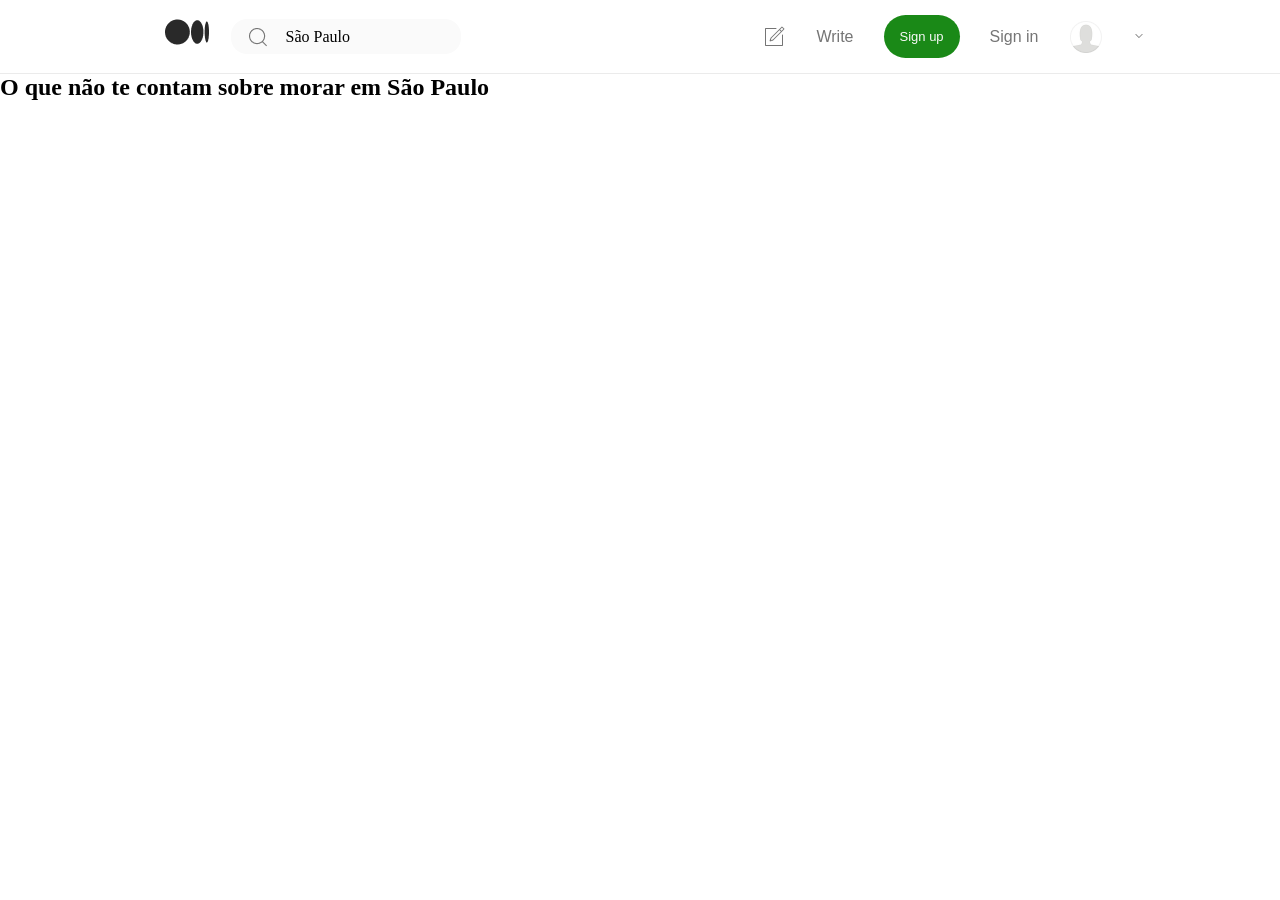
==== web 2/Noticias/index2.html @ 6302bda2 "first commit" ====
<!DOCTYPE html>
<html lang="pt-BR">

<head>
    <meta charset="UTF-8">
    <meta name="viewport" content="width=device-width, initial-scale=1.0">
    <link rel="stylesheet" href="style.css">
    <link rel="stylesheet" href="style2.css">
    <title>Noticia Completa</title>
</head>

<body>
    <header class="header">
        <div class="logo_box">
            <a class="logo" href="./header.html" target="_blank"><img src="./assets/logo.svg.png" alt=""></a>
            <div class="input">
                <img src="./assets/lupa.png" alt="">
                <p class="textInput">São Paulo</p>
            </div>
        </div>
        <nav class="nav">
            <ul class="menu">
                <a class="anotação" href="./header.html" target="_blank"><img src="./assets/lapix.png" alt=""></a>
                <li><a class="menuitem" href="#">Write</a></li>
                <button class="button" href="#">Sign up</button>
                <li><a class="menuitem" href="#">Sign in</a></li>
                <a class="usuario" href="./header.html" target="_blank"><img src="./assets/div.png" alt=""></a>
                <a class="seta" href="./header.html" target="_blank"><img src="./assets/SVG.png" alt=""></a>
            </ul>
        </nav>
    </header>
    <section class="Not">
        <div class="Infos">
            <h1 class="h1">O que não te contam sobre morar
                em São Paulo</h1>
        </div>
    </section>
</body>

</html>
---- web 2/Noticias/style.css ----
body {
    background-color: rgb(255, 255, 255);
    box-sizing: border-box;
}
* {
    padding: 0;
    margin: 0;
}
.header {
    display: flex;
    align-items: center;
    justify-content: space-around;
    padding: 15px 15px;
    width: 100%;
    border-bottom: 1px solid #EBEBEB;
}
.menu {
    display: flex;
    gap: 30px;
    list-style: none;
    align-items: center;
}
.menuitem {
    color: #757575;
    font-family: 'Rubik', sans-serif;
    text-decoration: none;
}
.nav {
    display: flex;
    align-items: center;
    gap: 40px;
}
.usuario {
    display: flex;
    justify-content: end;
}
input {
    border: none;
    background-color: #fafafa;
    border-radius: 15px;
    height: 32px;
    position: relative;
    padding-left: 50px;
}
.lupa {
    color: gray;
    position: absolute;
    top: 28px;
    left: 390px;
    width: 6px;
}
.logo_box {
    display: flex;
    align-items: flex-start;
    gap: 22px;
}
.button {
    align-items: center;
    padding: 14px 16px;
    border: 1px;
    background-color: #1A8917;
    color: #fafafa;
    font-family: 'inter', sans-serif;
    text-decoration: none;
    border-radius: 23px;
    font-weight: 400;
    font-size: 13px;
    cursor: pointer;
}
.anotação {
    display: flex;
    align-items: center;

}
.content {
    display: flex;
    align-items: center;
    flex-direction: column;
    justify-content: space-around;
    padding: 15px 15px;
    width: 100%;
}
.card {
    background: white;
    width: 100%;
    max-width: 800px;
    height: 300px;
    display: flex;
    justify-content: flex-start;
    align-items: flex-start;
    margin: 10% auto;
    border-top: 1px solid #dbdbdb;
    border-bottom: 1px solid #dbdbdb;
}
.author {
    display: flex;
    justify-content: flex-start;
    padding-right: 335px;
    padding-top: 15px;
    gap: 5px;

}
.title {
    display: flex;
    justify-content: flex-start;
    padding-top: 10px;
    font-family: 'Inter', sans-serif;
}
.bandeira {
    display: flex;
    justify-content: center;
    padding: 60px 0;
    width: 140px;
    height: 140px;
    align-self: center;
}
.informação {
    display: flex;
    justify-content: flex-start;
    padding-top: 15px;
    height: 125px;
    width: 450px;
    font-family: 'Source Serif 4', serif;
}
.rodapé {
    display: flex;
    align-items: center;
    justify-content: space-between;
    width: 98%;
}
.botao {
    display: flex;
    border: none;
    background-color: #e0dede;
    border-radius: 15px;
    padding: 5px 10px;
}
.l {
    list-style: none;
    display: flex;
    align-items: center;
    gap: 10px;
    font-family: 'Inter', sans-serif;
}
.minutos {
    color: #757575;

    font-size: 16px;
    font-weight: 400;
    line-height: 20px;
    letter-spacing: 0em;
    text-align: left;
}
.input{
    width: 200px;
    height: 35px;
    background-color: #FAFAFA;
    border-radius: 16px;
    display: flex;
    gap: 15px;
    align-items: center;
    padding: 0 15px;
}
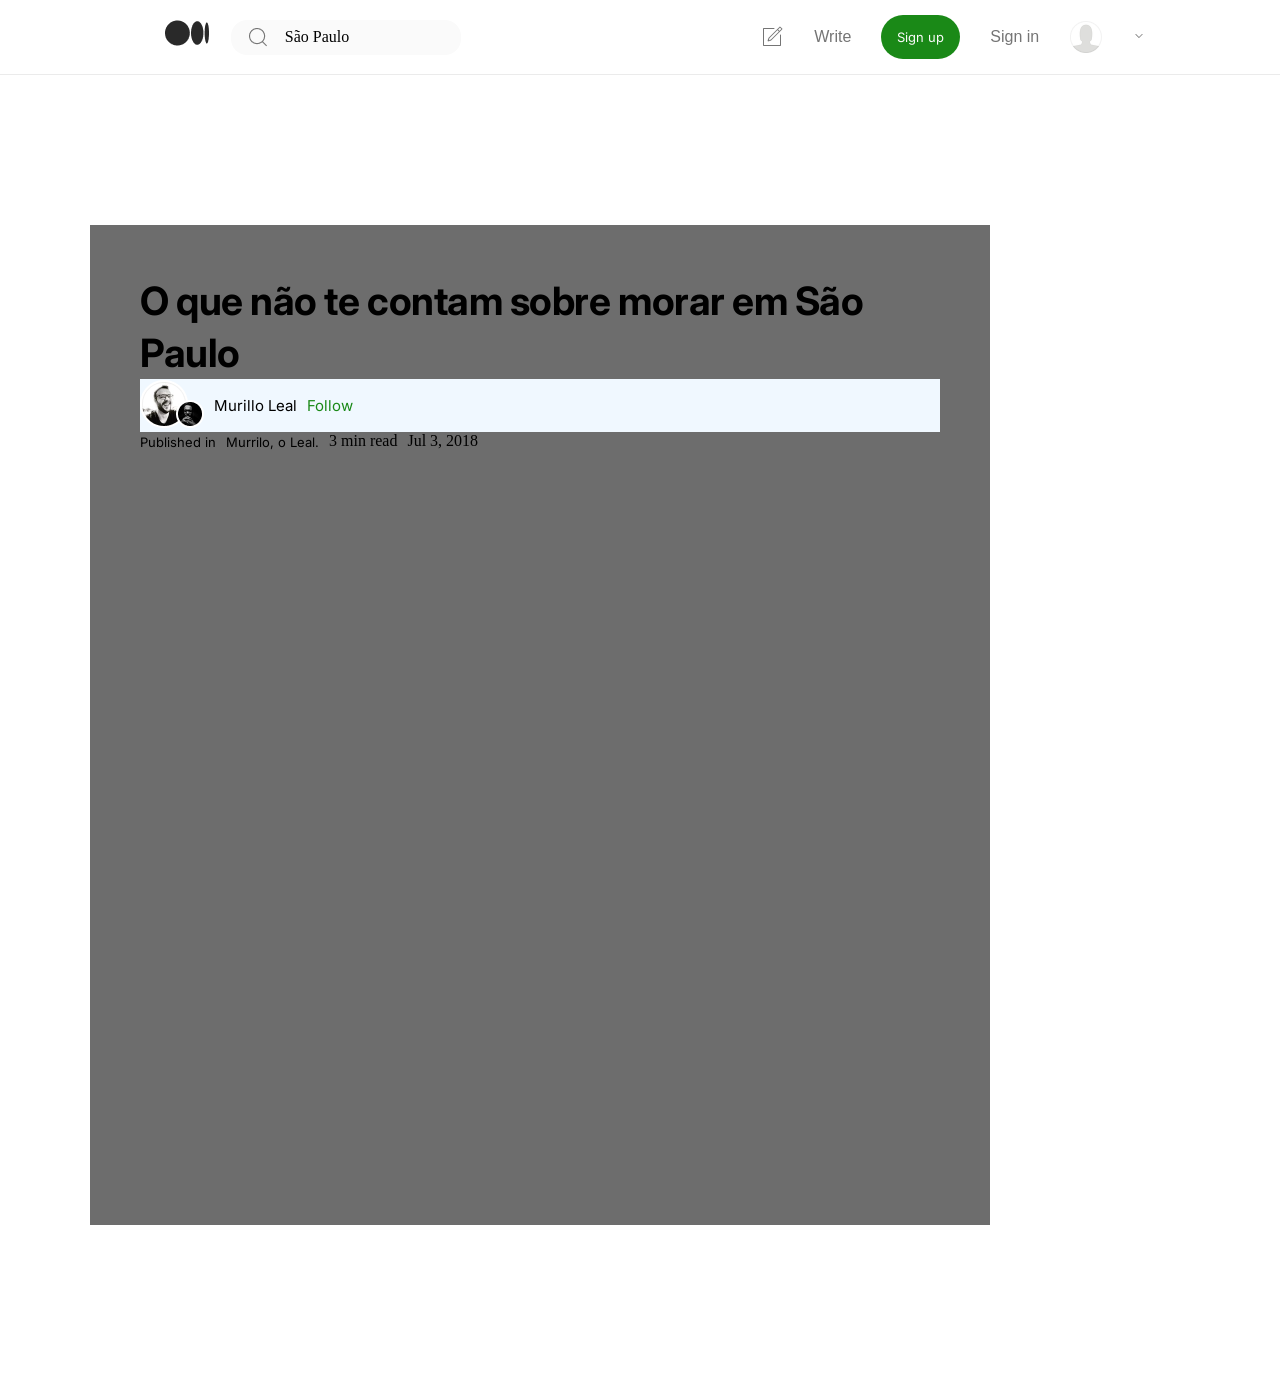
==== commit dfa24b4b: "main" ====
--- a/web 2/Noticias/index2.html
+++ b/web 2/Noticias/index2.html
@@ -6,6 +6,14 @@
     <meta name="viewport" content="width=device-width, initial-scale=1.0">
     <link rel="stylesheet" href="style.css">
     <link rel="stylesheet" href="style2.css">
+    <link rel="preconnect" href="https://fonts.googleapis.com">
+    <link rel="preconnect" href="https://fonts.gstatic.com" crossorigin>
+    <link href="https://fonts.googleapis.com/css2?family=Inter:wght@100;200;300;400;500;600;700;800;900&display=swap">
+    <link rel="preconnect" href="https://fonts.googleapis.com">
+    <link rel="preconnect" href="https://fonts.gstatic.com" crossorigin>
+    <link
+        href="https://fonts.googleapis.com/css2?family=Inter:wght@100;200;300;400;500;600;700;800;900&family=Source+Serif+4:ital,wght@0,200;0,300;0,400;0,500;0,600;0,700;0,800;0,900;1,200;1,300;1,400;1,500;1,600;1,700;1,800;1,900&display=swap"
+        rel="stylesheet">
     <title>Noticia Completa</title>
 </head>
 
@@ -30,9 +38,25 @@
         </nav>
     </header>
     <section class="Not">
-        <div class="Infos">
-            <h1 class="h1">O que não te contam sobre morar
-                em São Paulo</h1>
+        <div class="container">
+            <div class="Infos">
+                <h1 class="h1">O que não te contam sobre morar
+                    em São Paulo</h1>
+                <div class="user">
+                    <img src="./assets/usuario2.png" alt="Foto do usuario">
+                    <p class="nome-user">Murillo Leal</p>
+                    <p class="seguir">Follow</p>
+
+                </div>
+                <div class="infos_user">
+                    <ul class="infos-user">
+                        <li class="Published">Published in</li>
+                        <li class="nome">Murrilo, o Leal.</li>
+                        <li>3 min read</li>
+                        <li>Jul 3, 2018</li>
+                    </ul>
+                </div>
+            </div>
         </div>
     </section>
 </body>
--- a/web 2/Noticias/style2.css
+++ b/web 2/Noticias/style2.css
@@ -0,0 +1,81 @@
+.not {
+    display: flex;
+    justify-content: center;
+    align-items: center;
+}
+
+.Infos {
+    align-self: center;
+    background-color: rgb(109, 109, 109);
+    max-width: 800px;
+    width: 800px;
+    max-height: 1440px;
+    height: 900px;
+    padding: 50px 50px;
+    justify-content: center;
+}
+
+.container {
+    width: 100%;
+    max-width: 1100px;
+    margin: 150px auto;
+}
+
+.user {
+    background-color: aliceblue;
+    display: flex;
+    gap: 10px;
+    align-items: center;
+}
+
+.h1 {
+    font-family: Inter;
+    font-size: 39px;
+    font-weight: 700;
+    line-height: 52px;
+    letter-spacing: -0.4620000123977661px;
+    text-align: left;
+}
+
+.nome-user {
+    font-family: Inter;
+    font-size: 15px;
+    font-weight: 400;
+    line-height: 24px;
+    letter-spacing: 0em;
+    text-align: left;
+}
+
+.seguir {
+    color: #1A8917;
+    font-family: Inter;
+    font-size: 15px;
+    font-weight: 400;
+    line-height: 24px;
+    letter-spacing: 0em;
+    text-align: left;
+}
+
+.infos-user {
+    display: flex;
+    list-style: none;
+    gap: 10px;
+}
+
+.Published {
+    font-family: Inter;
+    font-size: 13px;
+    font-weight: 400;
+    line-height: 20px;
+    letter-spacing: 0em;
+    text-align: left;
+}
+
+.nome {
+    font-family: Inter;
+    font-size: 13px;
+    font-weight: 400;
+    line-height: 20px;
+    letter-spacing: 0em;
+    text-align: left;
+}
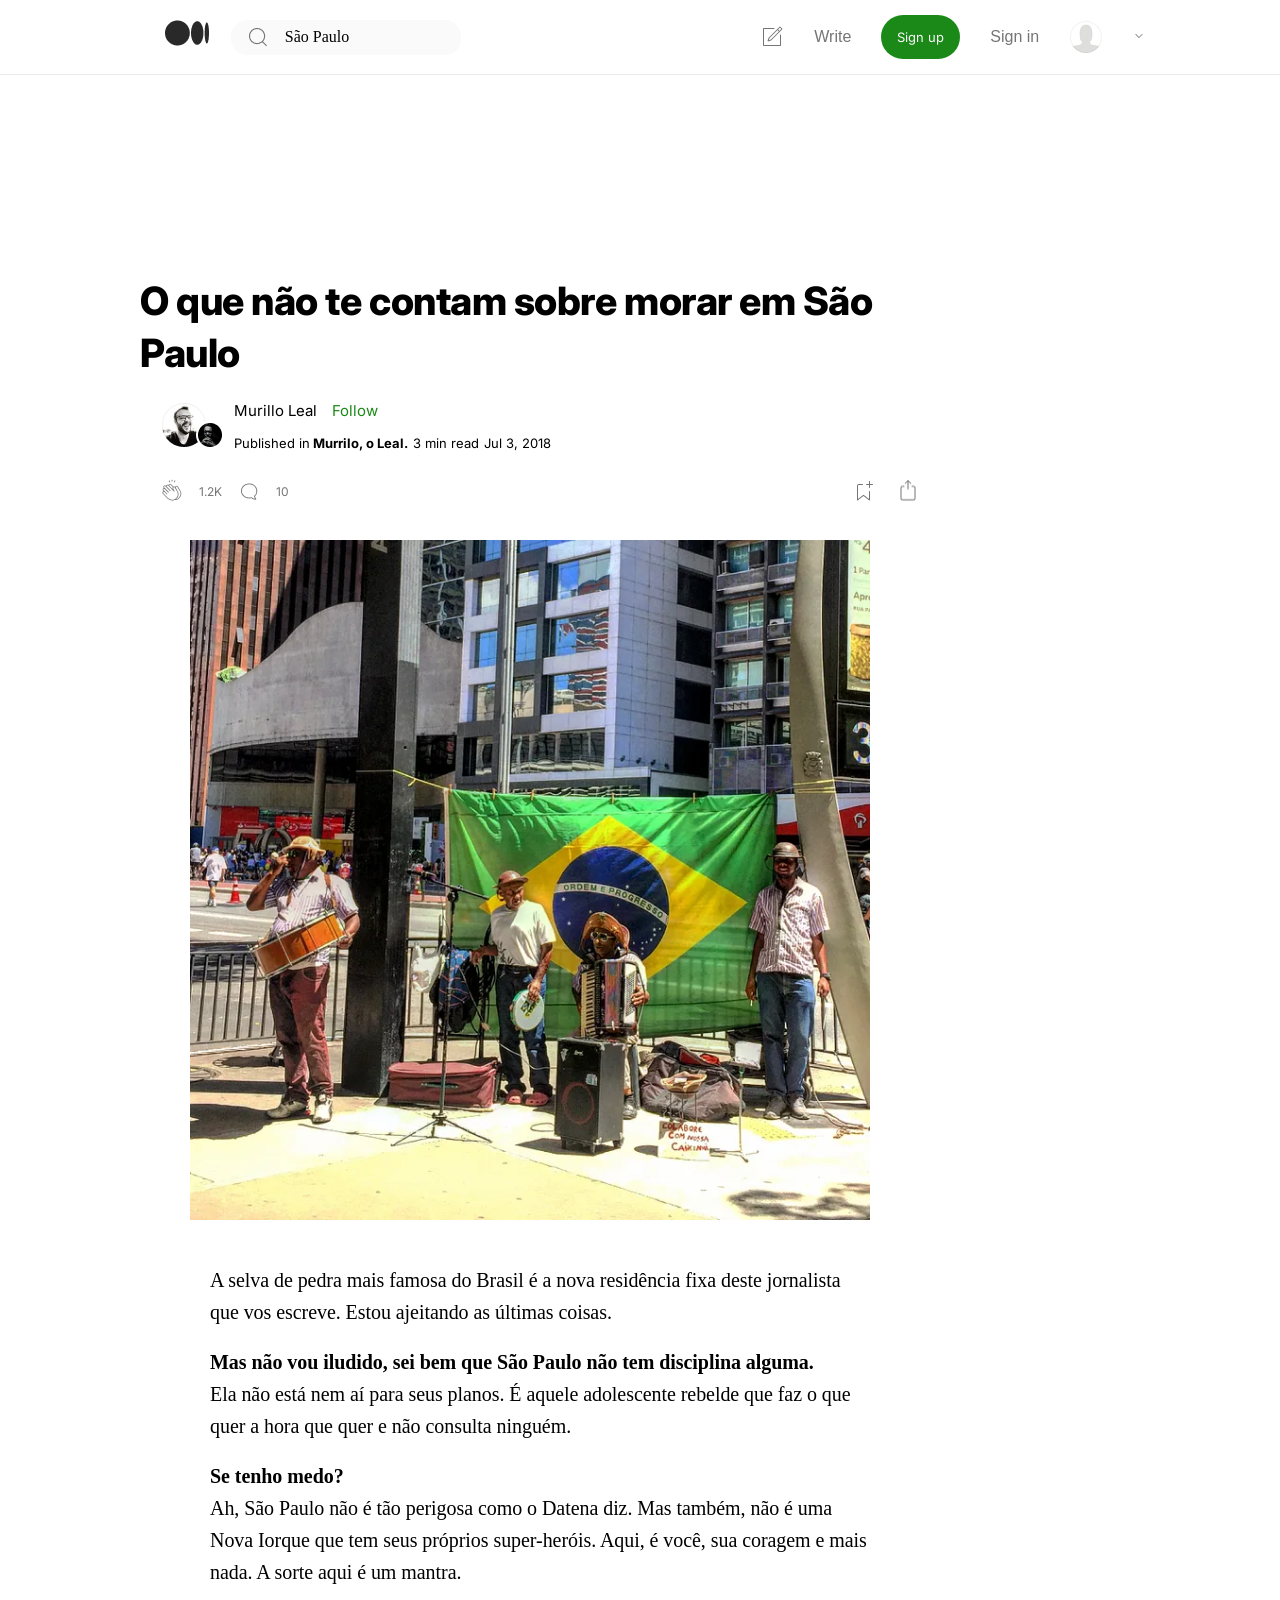
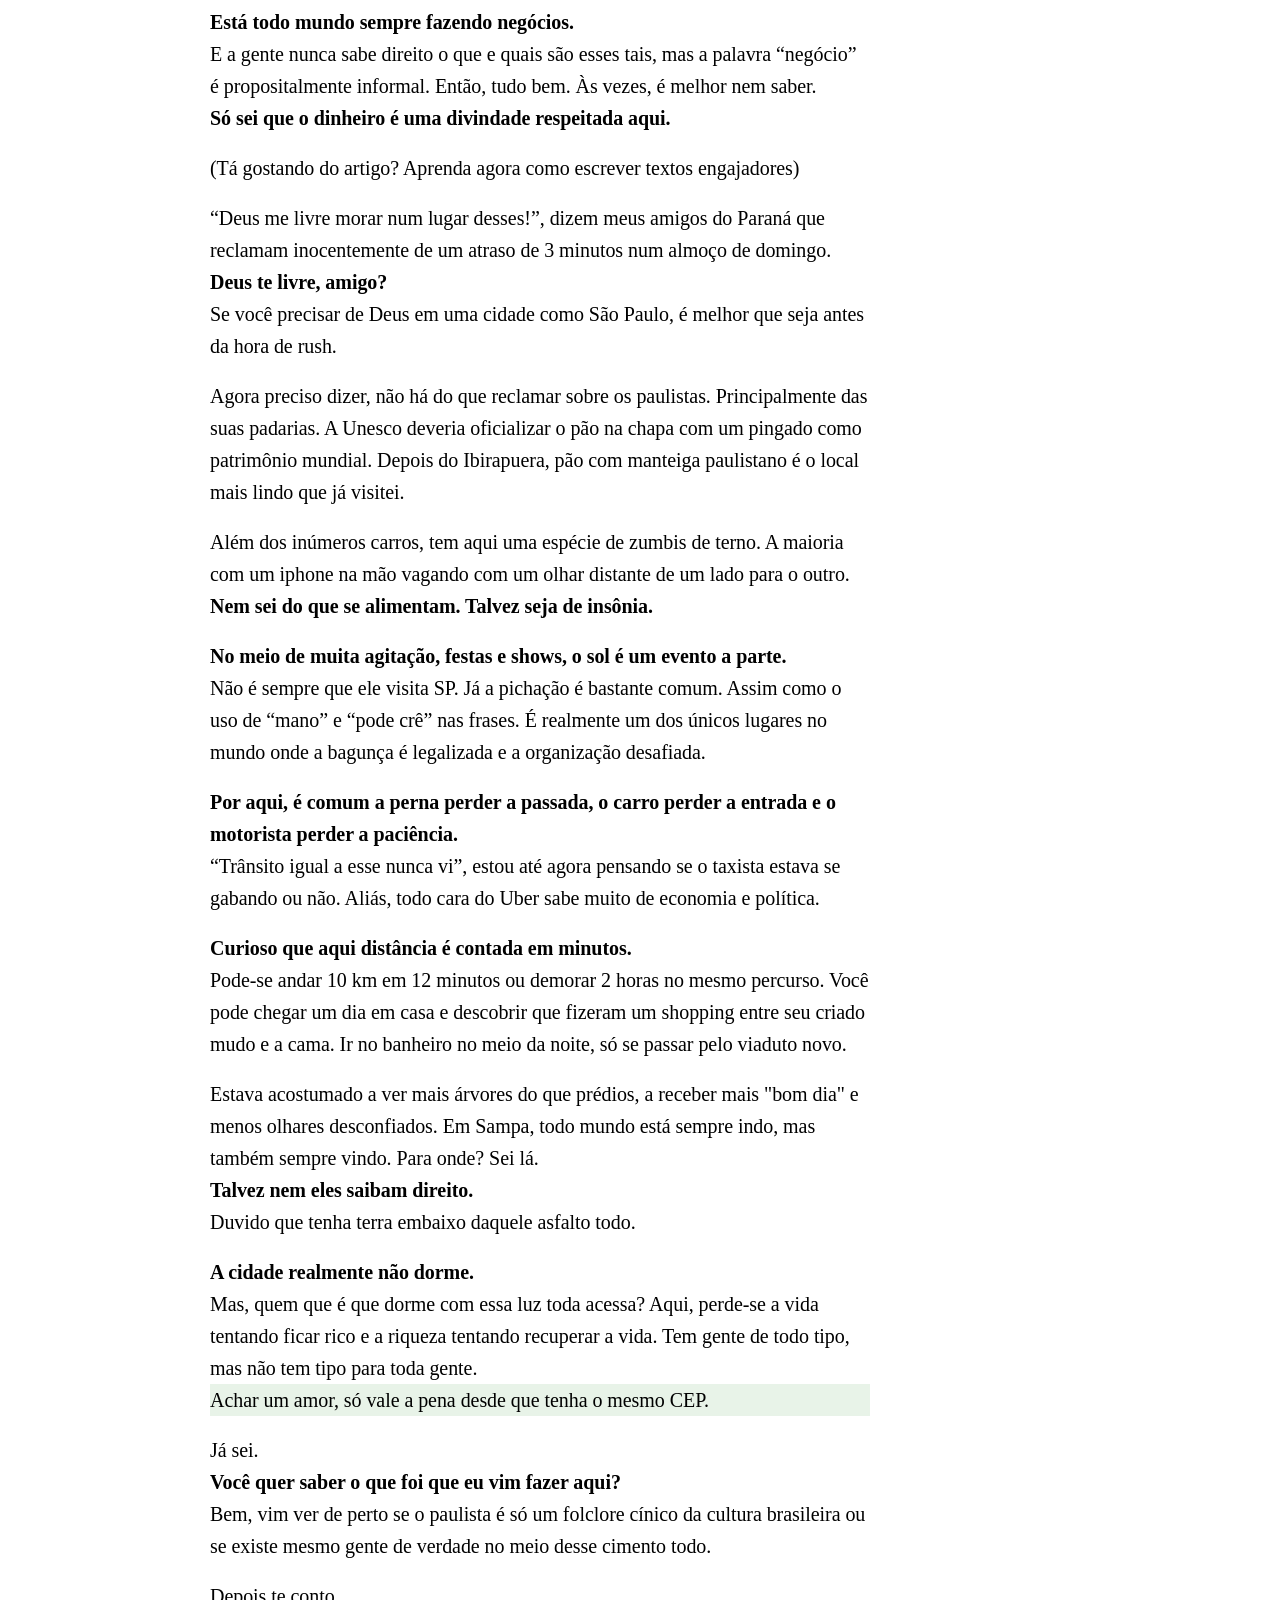
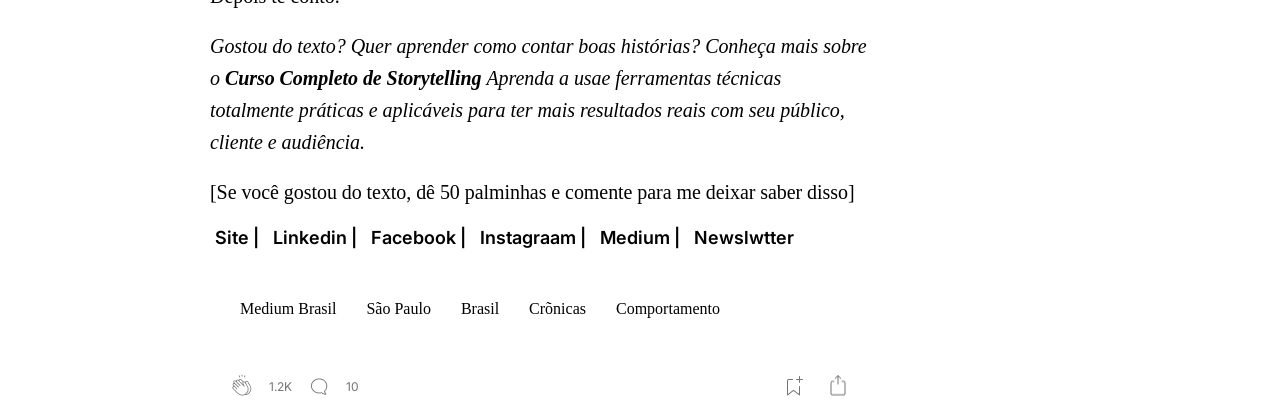
==== commit fcca79fe: "main" ====
--- a/web 2/Noticias/index2.html
+++ b/web 2/Noticias/index2.html
@@ -20,7 +20,7 @@
 <body>
     <header class="header">
         <div class="logo_box">
-            <a class="logo" href="./header.html" target="_blank"><img src="./assets/logo.svg.png" alt=""></a>
+            <a class="logo" href="./index2.html" target="_blank"><img src="./assets/logo.svg.png" alt=""></a>
             <div class="input">
                 <img src="./assets/lupa.png" alt="">
                 <p class="textInput">São Paulo</p>
@@ -28,12 +28,12 @@
         </div>
         <nav class="nav">
             <ul class="menu">
-                <a class="anotação" href="./header.html" target="_blank"><img src="./assets/lapix.png" alt=""></a>
+                <a class="anotação" href="./index2.html" target="_blank"><img src="./assets/lapix.png" alt=""></a>
                 <li><a class="menuitem" href="#">Write</a></li>
                 <button class="button" href="#">Sign up</button>
                 <li><a class="menuitem" href="#">Sign in</a></li>
-                <a class="usuario" href="./header.html" target="_blank"><img src="./assets/div.png" alt=""></a>
-                <a class="seta" href="./header.html" target="_blank"><img src="./assets/SVG.png" alt=""></a>
+                <a class="usuario" href="./index2.html" target="_blank"><img src="./assets/div.png" alt=""></a>
+                <a class="seta" href="./index2.html" target="_blank"><img src="./assets/SVG.png" alt=""></a>
             </ul>
         </nav>
     </header>
@@ -44,17 +44,156 @@
                     em São Paulo</h1>
                 <div class="user">
                     <img src="./assets/usuario2.png" alt="Foto do usuario">
-                    <p class="nome-user">Murillo Leal</p>
-                    <p class="seguir">Follow</p>
-
-                </div>
-                <div class="infos_user">
-                    <ul class="infos-user">
-                        <li class="Published">Published in</li>
-                        <li class="nome">Murrilo, o Leal.</li>
-                        <li>3 min read</li>
-                        <li>Jul 3, 2018</li>
+                    <div class="infos-user">
+                        <div class="infos-user-text">
+                            <p class="nome-user">Murillo Leal</p>
+                            <p class="seguir">Follow</p>
+                        </div>
+                        <div>
+                            <ul class="info-list">
+                                <li class="Published">Published in<b> Murrilo, o Leal.</b></li>
+                                <li>3 min read</li>
+                                <li>Jul 3, 2018</li>
+                            </ul>
+                        </div>
+                    </div>
+                </div>
+                <div class="interacoes">
+                    <div class="interacoes-I">
+                        <img src="./assets/maos.png" alt="">
+                        <p class="k">1.2K</p>
+                        <img src="./assets/mensage.png" alt="">
+                        <p class="k">10</p>
+                    </div>
+
+                    <div>
+                        <ul class="end">
+                            <img src="./assets/save.png" alt="">
+                            <img src="./assets/up.png" alt="">
+                        </ul>
+                    </div>
+                </div>
+                <div class="img-g">
+                    <img src="./assets/img-grand.png" alt="">
+                </div>
+
+                <div class="not-infos">
+                    <p class="P">A selva de pedra mais famosa do Brasil é a nova residência fixa deste
+                        jornalista que vos escreve. Estou ajeitando as últimas coisas.
+                    </p>
+                    <br>
+                    <p class="P"><b>Mas não vou iludido, sei bem que São Paulo não tem disciplina alguma. </b>Ela
+                        não está nem aí para seus planos. É aquele adolescente rebelde que faz o que
+                        quer a hora que quer e não consulta ninguém.
+                    </p>
+                    <br>
+                    <p class="P"><b>Se tenho medo?</b> Ah, São Paulo não é tão perigosa como o Datena diz. Mas
+                        também, não é uma Nova Iorque que tem seus próprios super-heróis. Aqui, é
+                        você, sua coragem e mais nada. A sorte aqui é um mantra.
+                    </p>
+                    <br>
+                    <p class="P"><b>Está todo mundo sempre fazendo negócios.</b> E a gente nunca sabe direito o
+                        que e quais são esses tais, mas a palavra “negócio” é propositalmente
+                        informal. Então, tudo bem. Às vezes, é melhor nem saber. <b>Só sei que o dinheiro é uma
+                            divindade
+                            respeitada aqui.</b>
+                    </p>
+                    <br>
+                    <p class="P">(Tá gostando do artigo? Aprenda agora como escrever textos engajadores)</p>
+                    <br>
+                    <p class="P">“Deus me livre morar num lugar desses!”, dizem meus amigos do Paraná que
+                        reclamam inocentemente de um atraso de 3 minutos num almoço de
+                        domingo. <b>Deus te livre, amigo?</b> Se você precisar de Deus em uma cidade
+                        como São Paulo, é melhor que seja antes da hora de rush.
+                    </p>
+                    <br>
+                    <p class="P">Agora preciso dizer, não há do que reclamar sobre os paulistas.
+                        Principalmente das suas padarias. A Unesco deveria oficializar o pão na
+                        chapa com um pingado como patrimônio mundial. Depois do Ibirapuera,
+                        pão com manteiga paulistano é o local mais lindo que já visitei.
+                    </p>
+                    <br>
+                    <p class="P">
+                        Além dos inúmeros carros, tem aqui uma espécie de zumbis de terno. A
+                        maioria com um iphone na mão vagando com um olhar distante de um lado
+                        para o outro.<b>Nem sei do que se alimentam. Talvez seja de insônia.</b>
+                    </p>
+                    <br>
+                    <p class="P">
+                        <b>No meio de muita agitação, festas e shows, o sol é um evento a parte.</b> Não é
+                        sempre que ele visita SP. Já a pichação é bastante comum. Assim como o uso
+                        de “mano” e “pode crê” nas frases. É realmente um dos únicos lugares no
+                        mundo onde a bagunça é legalizada e a organização desafiada.
+                    </p>
+                    <br>
+                    <p class="P"><b>Por aqui, é comum a perna perder a passada, o carro perder a entrada e o
+                            motorista perder a paciência.</b>
+                        “Trânsito igual a esse nunca vi”, estou até agora
+                        pensando se o taxista estava se gabando ou não. Aliás, todo cara do Uber
+                        sabe muito de economia e política.
+                    </p>
+                    <br>
+                    <p class="P"><b>Curioso que aqui distância é contada em minutos.</b> Pode-se andar 10 km em
+                        12 minutos ou demorar 2 horas no mesmo percurso. Você pode chegar um
+                        dia em casa e descobrir que fizeram um shopping entre seu criado mudo e a
+                        cama. Ir no banheiro no meio da noite, só se passar pelo viaduto novo.</p>
+                    <br>
+                    <p class="P">
+                        Estava acostumado a ver mais árvores do que prédios, a receber mais "bom dia" e menos olhares
+                        desconfiados. Em Sampa, todo mundo está sempre indo, mas também sempre vindo. Para onde? Sei lá.
+                        <b>Talvez nem eles saibam direito.</b>Duvido que tenha terra embaixo daquele asfalto todo.
+                    </p>
+                    <br>
+                    <p class="P"><b>A cidade realmente não dorme.</b> Mas, quem que é que dorme com essa luz
+                        toda acessa? Aqui, perde-se a vida tentando ficar rico e a riqueza tentando
+                        recuperar a vida. Tem gente de todo tipo, mas não tem tipo para toda gente.
+                    </p>
+                    <p class="p-qua">Achar um amor, só vale a pena desde que tenha o mesmo CEP.</p>
+                    <br>
+                    <p class="P">Já sei. <b>Você quer saber o que foi que eu vim fazer aqui?</b> Bem, vim ver de
+                        perto se o paulista é só um folclore cínico da cultura brasileira ou se existe
+                        mesmo gente de verdade no meio desse cimento todo.
+                    </p>
+                    <br>
+                    <p class="P">Depois te conto.</p>
+                    <br>
+                    <p class="P"><i>Gostou do texto? Quer aprender como contar boas histórias? Conheça mais sobre o <b>Curso
+                                Completo de Storytelling </b>Aprenda a usae ferramentas técnicas totalmente práticas e
+                            aplicáveis para ter mais resultados reais com seu público, cliente e audiência.</i>
+                    </p>
+                    <br>
+                    <p class="P">[Se você gostou do texto, dê 50 palminhas e comente para me deixar saber disso]</p>
+                    <br>
+                    <ul>
+                        <l1 class="list-infos">Site |</l1>
+                        <l1 class="list-infos">Linkedin |</l1>
+                        <l1 class="list-infos">Facebook |</l1>
+                        <l1 class="list-infos">Instagraam |</l1>
+                        <l1 class="list-infos">Medium |</l1>
+                        <l1 class="list-infos">Newslwtter</l1>
                     </ul>
+                    <ul class="infos-not">
+                        <a class="info-N">Medium Brasil</a>
+                        <a class="info-N">São Paulo</a>
+                        <a class="info-N">Brasil</a>
+                        <a class="info-N">Crõnicas</a>
+                        <a class="info-N">Comportamento</a>
+                    </ul>
+                    <div class="interacoes">
+                        <div class="interacoes-I">
+                            <img src="./assets/maos.png" alt="">
+                            <p class="k">1.2K</p>
+                            <img src="./assets/mensage.png" alt="">
+                            <p class="k">10</p>
+                        </div>
+    
+                        <div>
+                            <ul class="end">
+                                <img src="./assets/save.png" alt="">
+                                <img src="./assets/up.png" alt="">
+                            </ul>
+                        </div>
+                    </div>
                 </div>
             </div>
         </div>
--- a/web 2/Noticias/style2.css
+++ b/web 2/Noticias/style2.css
@@ -6,7 +6,6 @@
 
 .Infos {
     align-self: center;
-    background-color: rgb(109, 109, 109);
     max-width: 800px;
     width: 800px;
     max-height: 1440px;
@@ -22,16 +21,26 @@
 }
 
 .user {
-    background-color: aliceblue;
+    padding: 20px;
     display: flex;
     gap: 10px;
     align-items: center;
 }
 
+.infos-user {
+    display: flex;
+    flex-direction: column;
+}
+
+.infos-user-text {
+    display: flex;
+    gap: 15px;
+}
+
 .h1 {
     font-family: Inter;
     font-size: 39px;
-    font-weight: 700;
+    font-weight: 800;
     line-height: 52px;
     letter-spacing: -0.4620000123977661px;
     text-align: left;
@@ -58,17 +67,19 @@
 
 .infos-user {
     display: flex;
-    list-style: none;
     gap: 10px;
 }
 
-.Published {
+.info-list {
+    list-style: none;
+    display: flex;
     font-family: Inter;
     font-size: 13px;
     font-weight: 400;
     line-height: 20px;
     letter-spacing: 0em;
     text-align: left;
+    gap: 5px;
 }
 
 .nome {
@@ -78,4 +89,95 @@
     line-height: 20px;
     letter-spacing: 0em;
     text-align: left;
+}
+
+.interacoes {
+    display: flex;
+    gap: 5px;
+    align-items: center;
+    justify-content: space-between;
+    padding: 5px 20px;
+}
+
+.interacoes-I {
+    display: flex;
+    align-items: center;
+    gap: 15px;
+}
+
+.k {
+    color: #757575;
+    font-family: Inter;
+    font-size: 12px;
+    font-weight: 400;
+    line-height: 15px;
+    letter-spacing: 0em;
+    text-align: left;
+}
+
+.end {
+    display: flex;
+    gap: 20px;
+}
+
+.img-g {
+    padding: 30px 50px;
+}
+
+.not-infos {
+    display: flex;
+    flex-direction: column;
+    padding: 10px 70px;
+}
+
+.P {
+    display: flex;
+    flex-direction: column;
+    font-family: Source Serif Pro;
+    font-size: 20px;
+    font-weight: 400;
+    line-height: 32px;
+    letter-spacing: -0.05999999865889549px;
+    text-align: left;
+}
+
+.p-qua {
+    background-color: #E8F3E8;
+    font-family: Source Serif Pro;
+    font-size: 20px;
+    font-weight: 400;
+    line-height: 32px;
+    letter-spacing: -0.05999999865889549px;
+    text-align: left;
+}
+
+.list-infos {
+    font-family: Inter;
+    font-size: 18px;
+    font-weight: 600;
+    line-height: 24px;
+    letter-spacing: 0em;
+    text-align: left;
+    padding: 5px;
+}
+
+.infos-not {
+    list-style: none;
+    display: flex;
+    gap: 30px;
+    padding: 50px 30px;
+}
+
+.infos-N {
+    top: 8px;
+    left: 311.659912109375px;
+    padding: 9px 18.019996643066406px 9px 17px;
+    border-radius: 100px;
+    border: 1px;
+    background: #F2F2F2;
+    ;
+    font-family: Inter;
+    font-size: 13px;
+    font-weight: 400;
+    line-height: 20px;
 }
